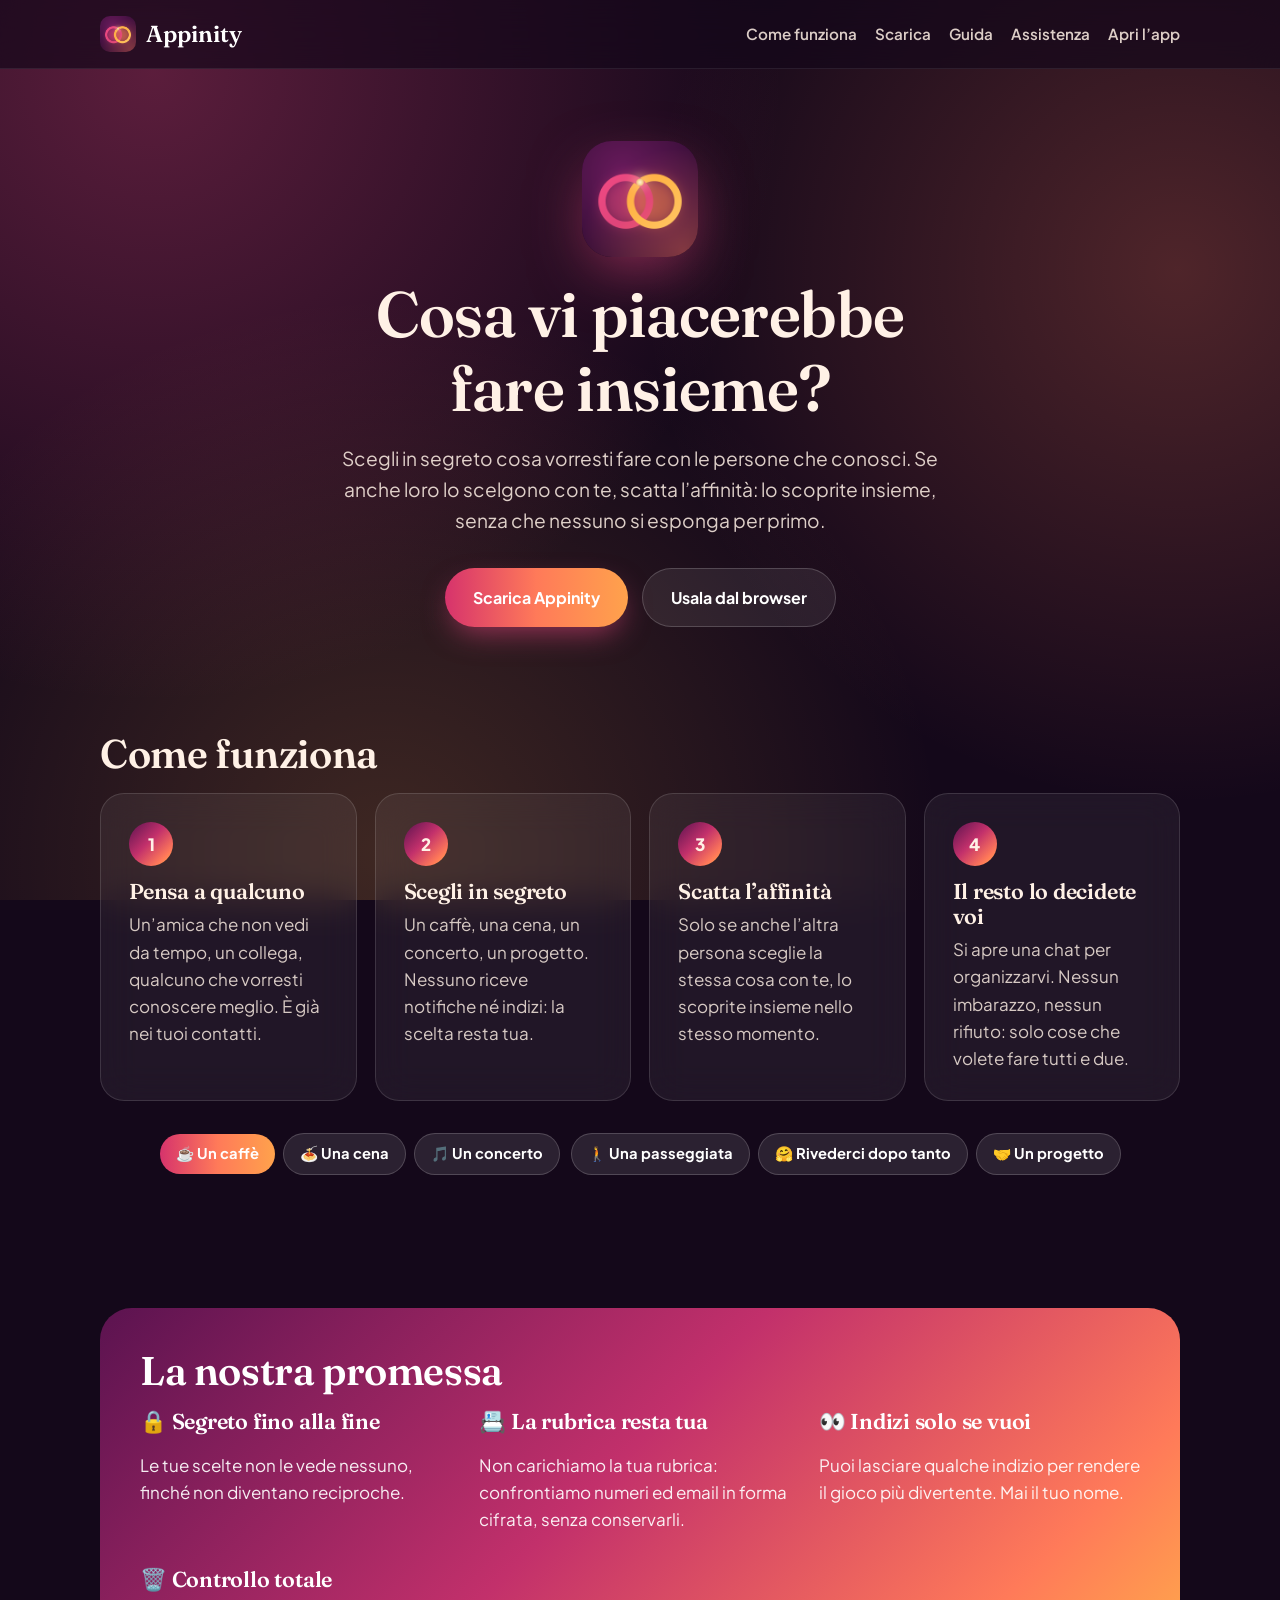
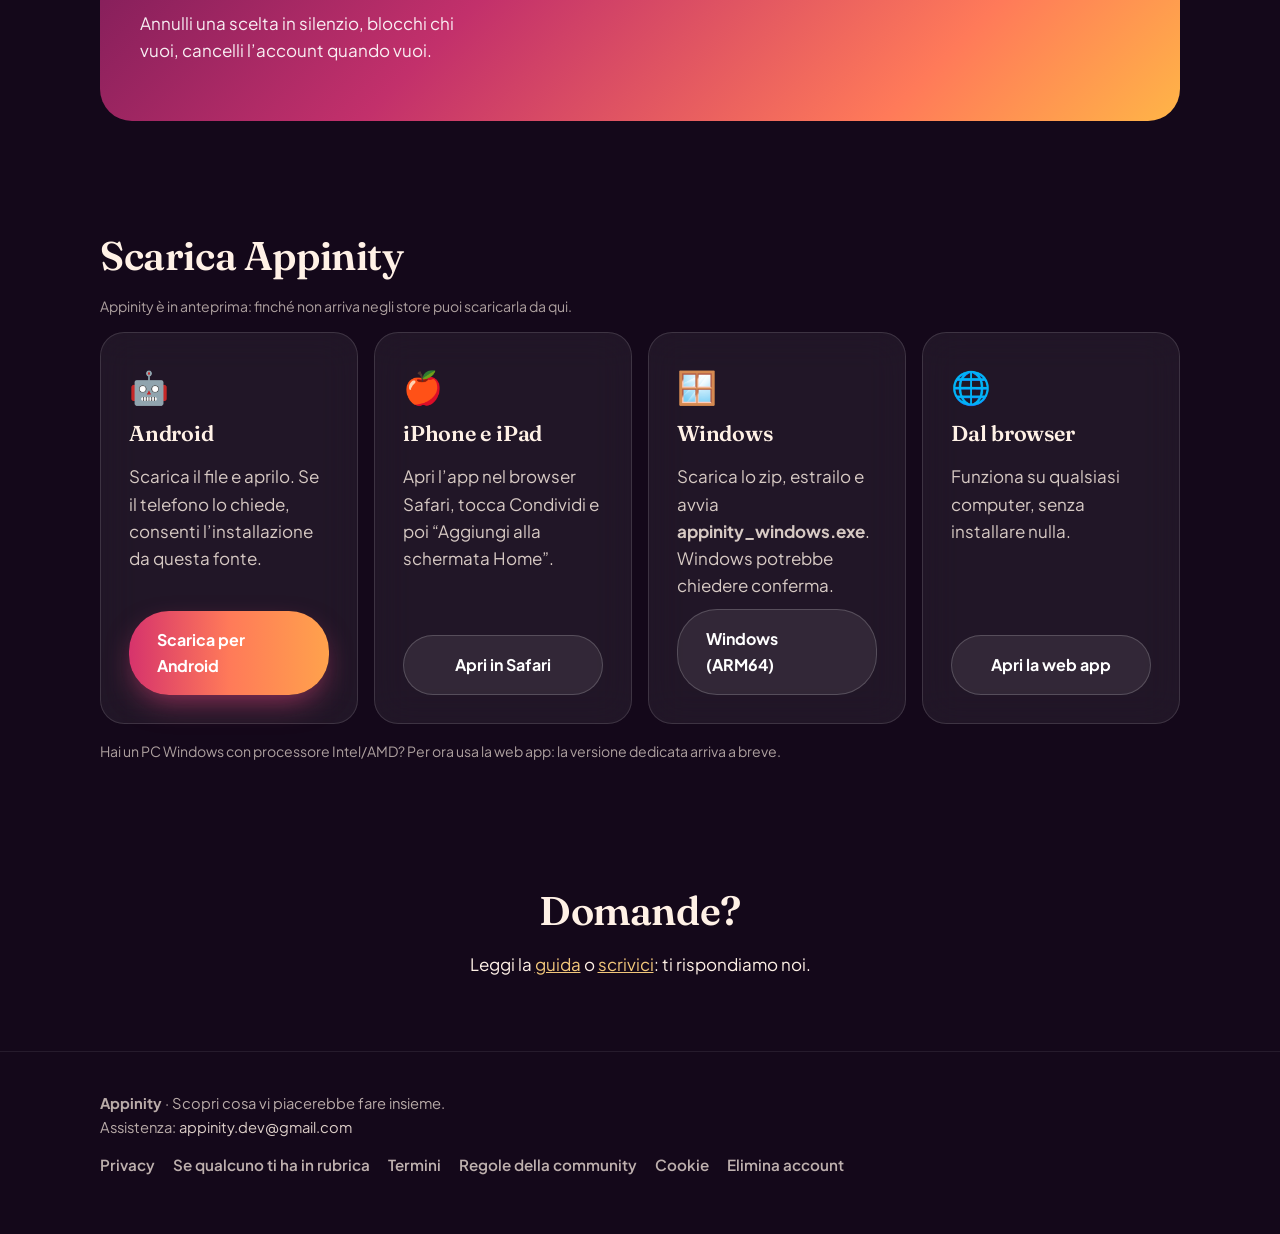
==== index.html @ 8190008e "Publish site" ====
<!doctype html>
<html lang="it">
<head>
  <meta charset="utf-8">
  <meta name="viewport" content="width=device-width, initial-scale=1">
  <title>Appinity · Scopri cosa vi piacerebbe fare insieme</title>
  <meta name="description" content="Scegli in segreto cosa ti piacerebbe fare con le persone che conosci. Se anche loro lo scelgono con te, scatta l’affinità.">
  <meta name="theme-color" content="#14081A">
  <meta property="og:title" content="Appinity">
  <meta property="og:description" content="Qualcuno che conosci vorrebbe fare qualcosa con te. Scopri chi.">
  <meta property="og:image" content="assets/icon.png">
  <link rel="icon" href="assets/icon.png">
  <link rel="stylesheet" href="assets/style.css">
</head>
<body>
<header class="site">
  <div class="wrap">
    <a class="brand" href="./"><img src="assets/icon.png" alt="">Appinity</a>
    <nav class="links">
      <a href="./#come-funziona" class="hide-sm">Come funziona</a>
      <a href="./#scarica">Scarica</a>
      <a href="guida.html">Guida</a>
      <a href="assistenza.html" class="hide-sm">Assistenza</a>
      <a href="app/">Apri l’app</a>
    </nav>
  </div>
</header>


<main>
  <section class="hero">
    <div class="wrap">
      <img class="logo" src="assets/icon.png" alt="Logo di Appinity">
      <div id="invite-banner" class="banner" hidden>
        <strong>Qualcuno che conosci vorrebbe fare qualcosa con te.</strong><br>
        Scarica Appinity e scegli anche tu: se scegliete la stessa cosa, scoprite chi è.
      </div>
      <h1>Cosa vi piacerebbe<br>fare insieme?</h1>
      <p class="lead">Scegli in segreto cosa vorresti fare con le persone che conosci. Se anche loro lo scelgono con te, scatta l’affinità: lo scoprite insieme, senza che nessuno si esponga per primo.</p>
      <div class="cta">
        <a class="btn primary" href="#scarica">Scarica Appinity</a>
        <a class="btn ghost" href="app/">Usala dal browser</a>
      </div>
    </div>
  </section>

  <section id="come-funziona">
    <div class="wrap">
      <h2>Come funziona</h2>
      <div class="grid">
        <div class="glass step"><div class="num">1</div><h3>Pensa a qualcuno</h3><p>Un’amica che non vedi da tempo, un collega, qualcuno che vorresti conoscere meglio. È già nei tuoi contatti.</p></div>
        <div class="glass step"><div class="num">2</div><h3>Scegli in segreto</h3><p>Un caffè, una cena, un concerto, un progetto. Nessuno riceve notifiche né indizi: la scelta resta tua.</p></div>
        <div class="glass step"><div class="num">3</div><h3>Scatta l’affinità</h3><p>Solo se anche l’altra persona sceglie la stessa cosa con te, lo scoprite insieme nello stesso momento.</p></div>
        <div class="glass step"><div class="num">4</div><h3>Il resto lo decidete voi</h3><p>Si apre una chat per organizzarvi. Nessun imbarazzo, nessun rifiuto: solo cose che volete fare tutti e due.</p></div>
      </div>
      <p style="text-align:center;margin-top:28px">
        <span class="pill">☕ Un caffè</span><span class="pill soft">🍝 Una cena</span><span class="pill soft">🎵 Un concerto</span>
        <span class="pill soft">🚶 Una passeggiata</span><span class="pill soft">🤗 Rivederci dopo tanto</span><span class="pill soft">🤝 Un progetto</span>
      </p>
    </div>
  </section>

  <section>
    <div class="wrap">
      <div class="promise">
        <h2>La nostra promessa</h2>
        <div class="grid">
          <div><h3>🔒 Segreto fino alla fine</h3><p>Le tue scelte non le vede nessuno, finché non diventano reciproche.</p></div>
          <div><h3>📇 La rubrica resta tua</h3><p>Non carichiamo la tua rubrica: confrontiamo numeri ed email in forma cifrata, senza conservarli.</p></div>
          <div><h3>👀 Indizi solo se vuoi</h3><p>Puoi lasciare qualche indizio per rendere il gioco più divertente. Mai il tuo nome.</p></div>
          <div><h3>🗑️ Controllo totale</h3><p>Annulli una scelta in silenzio, blocchi chi vuoi, cancelli l’account quando vuoi.</p></div>
        </div>
      </div>
    </div>
  </section>

  <section id="scarica">
    <div class="wrap">
      <h2>Scarica Appinity</h2>
      <p class="note">Appinity è in anteprima: finché non arriva negli store puoi scaricarla da qui.</p>
      <div class="downloads">
        <div class="glass download">
          <div class="icon">🤖</div><h3>Android</h3>
          <p>Scarica il file e aprilo. Se il telefono lo chiede, consenti l’installazione da questa fonte.</p>
          <a class="btn primary" href="https://github.com/GDome81/appinity-web/releases/latest/download/appinity.apk">Scarica per Android</a>
        </div>
        <div class="glass download">
          <div class="icon">🍎</div><h3>iPhone e iPad</h3>
          <p>Apri l’app nel browser Safari, tocca Condividi e poi “Aggiungi alla schermata Home”.</p>
          <a class="btn ghost" href="app/">Apri in Safari</a>
        </div>
        <div class="glass download">
          <div class="icon">🪟</div><h3>Windows</h3>
          <p>Scarica lo zip, estrailo e avvia <strong>appinity_windows.exe</strong>. Windows potrebbe chiedere conferma.</p>
          <a class="btn ghost" href="https://github.com/GDome81/appinity-web/releases/latest/download/appinity-windows-arm64.zip">Windows (ARM64)</a>
        </div>
        <div class="glass download">
          <div class="icon">🌐</div><h3>Dal browser</h3>
          <p>Funziona su qualsiasi computer, senza installare nulla.</p>
          <a class="btn ghost" href="app/">Apri la web app</a>
        </div>
      </div>
      <p class="note" style="margin-top:16px">Hai un PC Windows con processore Intel/AMD? Per ora usa la web app: la versione dedicata arriva a breve.</p>
    </div>
  </section>

  <section>
    <div class="narrow" style="text-align:center">
      <h2>Domande?</h2>
      <p>Leggi la <a href="guida.html">guida</a> o <a href="assistenza.html">scrivici</a>: ti rispondiamo noi.</p>
    </div>
  </section>
</main>

<footer class="site">
  <div class="wrap">
    <div>
      <strong>Appinity</strong> · Scopri cosa vi piacerebbe fare insieme.<br>
      Assistenza: <a href="mailto:appinity.dev@gmail.com">appinity.dev@gmail.com</a>
    </div>
    <nav class="links">
      <a href="privacy.html">Privacy</a>
      <a href="informativa-contatti.html">Se qualcuno ti ha in rubrica</a>
      <a href="termini.html">Termini</a>
      <a href="regole.html">Regole della community</a>
      <a href="cookie.html">Cookie</a>
      <a href="elimina-account.html">Elimina account</a>
    </nav>
  </div>
</footer>

<script>
  // Coming from an anonymous invite (?invito) or a teaser: show the welcome line.
  if (/[?&](invito|join|i)=?/.test(location.search) || location.hash === '#invito') {
    document.getElementById('invite-banner').hidden = false;
  }
</script>
</body>
</html>
---- assets/style.css ----
@font-face { font-family: "Fraunces"; src: url("fonts/Fraunces.ttf") format("truetype"); font-weight: 100 900; font-display: swap; }
@font-face { font-family: "Jakarta"; src: url("fonts/PlusJakartaSans.ttf") format("truetype"); font-weight: 200 800; font-display: swap; }

:root {
  --night: #14081a; --aubergine: #2a0f2e; --plum: #4b1450; --wine: #8a1f5e;
  --rose: #e0457b; --coral: #ff7a59; --amber: #ffb547; --gold: #f2c77b;
  --champagne: #fff1e6; --cream: #fff8f3; --ink: #26122a; --muted: #7a6479;
  --sunset: linear-gradient(135deg, #5b1350 0%, #c2306b 45%, #ff7a59 80%, #ffb547 100%);
  --button: linear-gradient(90deg, #d6336c, #ff7a59, #ffa24c);
  --radius: 24px;
}

* { box-sizing: border-box; }
html { scroll-behavior: smooth; }
body {
  margin: 0; font-family: "Jakarta", "Segoe UI", Roboto, Arial, sans-serif; font-size: 17px; line-height: 1.6;
  color: var(--champagne); background: var(--night);
  background-image:
    radial-gradient(circle at 12% 8%, rgba(224, 69, 123, .35), transparent 45%),
    radial-gradient(circle at 92% 30%, rgba(255, 122, 89, .25), transparent 40%),
    radial-gradient(circle at 30% 95%, rgba(255, 181, 71, .18), transparent 45%);
  background-attachment: fixed;
}
a { color: var(--gold); }
img { max-width: 100%; }
h1, h2, h3 { font-family: "Fraunces", Georgia, serif; font-weight: 600; line-height: 1.15; letter-spacing: -.01em; }
h1 { font-size: clamp(2.3rem, 6vw, 4rem); margin: .2em 0 .3em; }
h2 { font-size: clamp(1.7rem, 4vw, 2.5rem); margin: 0 0 .4em; }
h3 { font-size: 1.35rem; margin: 0 0 .3em; }

.wrap { width: min(1080px, 100% - 32px); margin: 0 auto; }
.narrow { width: min(760px, 100% - 32px); margin: 0 auto; }

header.site { position: sticky; top: 0; z-index: 10; backdrop-filter: blur(16px); background: rgba(20, 8, 26, .7); border-bottom: 1px solid rgba(255,255,255,.08); }
header.site .wrap { display: flex; align-items: center; justify-content: space-between; height: 68px; gap: 16px; }
.brand { display: flex; align-items: center; gap: 10px; text-decoration: none; color: #fff; font-family: "Fraunces", serif; font-size: 1.45rem; font-weight: 600; }
.brand img { width: 36px; height: 36px; border-radius: 10px; }
nav.links { display: flex; gap: 18px; flex-wrap: wrap; }
nav.links a { color: var(--champagne); text-decoration: none; font-weight: 600; font-size: .95rem; opacity: .85; }
nav.links a:hover { opacity: 1; color: var(--gold); }
@media (max-width: 720px) { nav.links .hide-sm { display: none; } }

.btn { display: inline-flex; align-items: center; justify-content: center; gap: 10px; padding: 16px 28px; border-radius: 40px; font-weight: 700; text-decoration: none; border: 0; cursor: pointer; font-size: 1rem; font-family: inherit; transition: transform .15s ease, box-shadow .2s ease; }
.btn:hover { transform: translateY(-2px); }
.btn.primary { background: var(--button); color: #fff; box-shadow: 0 12px 30px -8px rgba(224, 69, 123, .65); }
.btn.ghost { background: rgba(255,255,255,.08); color: #fff; border: 1px solid rgba(255,255,255,.18); }
.btn.light { background: #fff; color: var(--wine); }
.btn small { display: block; font-weight: 500; opacity: .8; font-size: .78rem; }

.hero { padding: 72px 0 48px; text-align: center; }
.hero p.lead { font-size: 1.2rem; max-width: 640px; margin: 0 auto 32px; color: rgba(255,241,230,.85); }
.hero .logo { width: 116px; height: 116px; border-radius: 30px; box-shadow: 0 20px 60px -10px rgba(224,69,123,.6); }
.cta { display: flex; gap: 14px; justify-content: center; flex-wrap: wrap; }

.glass { background: rgba(255,255,255,.06); border: 1px solid rgba(255,255,255,.13); border-radius: var(--radius); backdrop-filter: blur(18px); padding: 28px; }
section { padding: 56px 0; }
.grid { display: grid; gap: 18px; grid-template-columns: repeat(auto-fit, minmax(240px, 1fr)); }
.step .num { width: 44px; height: 44px; border-radius: 50%; display: grid; place-items: center; background: var(--sunset); font-weight: 800; margin-bottom: 14px; }
.step p, .glass p { color: rgba(255,241,230,.82); margin: 0; }
.pill { display: inline-block; padding: 8px 16px; border-radius: 30px; background: var(--button); color: #fff; font-weight: 700; font-size: .92rem; margin: 4px; }
.pill.soft { background: rgba(255,255,255,.1); border: 1px solid rgba(255,255,255,.18); }
.promise { background: var(--sunset); border-radius: 32px; padding: 40px; color: #fff; }
.promise p { color: rgba(255,255,255,.92); }

.downloads { display: grid; gap: 16px; grid-template-columns: repeat(auto-fit, minmax(230px, 1fr)); }
.download { display: flex; flex-direction: column; gap: 10px; }
.download .icon { font-size: 2rem; }
.download .btn { margin-top: auto; }
.note { font-size: .88rem; color: rgba(255,241,230,.65); }

.banner { margin: 24px auto 0; max-width: 680px; padding: 18px 22px; border-radius: 22px; background: rgba(242,199,123,.14); border: 1px solid rgba(242,199,123,.35); color: var(--champagne); }

details { background: rgba(255,255,255,.05); border: 1px solid rgba(255,255,255,.12); border-radius: 18px; padding: 16px 20px; margin: 10px 0; }
details summary { cursor: pointer; font-weight: 700; }
details p { margin: 10px 0 0; color: rgba(255,241,230,.85); }

form .field { display: flex; flex-direction: column; gap: 6px; margin-bottom: 16px; }
label { font-weight: 600; font-size: .95rem; }
input, select, textarea { font: inherit; color: var(--champagne); background: rgba(20,8,26,.6); border: 1px solid rgba(255,255,255,.2); border-radius: 16px; padding: 14px 16px; }
input:focus, select:focus, textarea:focus { outline: 2px solid var(--rose); border-color: transparent; }
.hp { position: absolute; left: -10000px; }
.msg { padding: 14px 18px; border-radius: 16px; margin-top: 14px; display: none; }
.msg.ok { display: block; background: rgba(47,180,124,.18); border: 1px solid rgba(47,180,124,.5); }
.msg.err { display: block; background: rgba(224,69,123,.18); border: 1px solid rgba(224,69,123,.5); }

/* Legal pages */
.doc { background: var(--cream); color: var(--ink); border-radius: 28px; padding: clamp(24px, 5vw, 56px); margin: 40px auto; }
.doc h1 { font-size: clamp(2rem, 5vw, 2.8rem); color: var(--ink); }
.doc h2 { font-size: 1.45rem; margin-top: 1.8em; color: var(--wine); }
.doc h3 { font-size: 1.1rem; margin-top: 1.2em; }
.doc a { color: var(--wine); }
.doc .meta { color: var(--muted); font-size: .92rem; }
.doc table { width: 100%; border-collapse: collapse; font-size: .92rem; margin: 12px 0; }
.doc th, .doc td { border: 1px solid #ecd9d2; padding: 10px; text-align: left; vertical-align: top; }
.doc th { background: #fdeee6; }
.doc .todo { background: #fff3cd; border: 1px dashed #d4a017; padding: 2px 6px; border-radius: 6px; }
.doc .box { background: #fdeee6; border-radius: 16px; padding: 16px 20px; }

footer.site { padding: 40px 0 56px; border-top: 1px solid rgba(255,255,255,.08); color: rgba(255,241,230,.7); font-size: .92rem; }
footer.site .wrap { display: flex; flex-wrap: wrap; gap: 14px 28px; justify-content: space-between; }
footer.site a { color: rgba(255,241,230,.85); text-decoration: none; }
footer.site a:hover { color: var(--gold); }
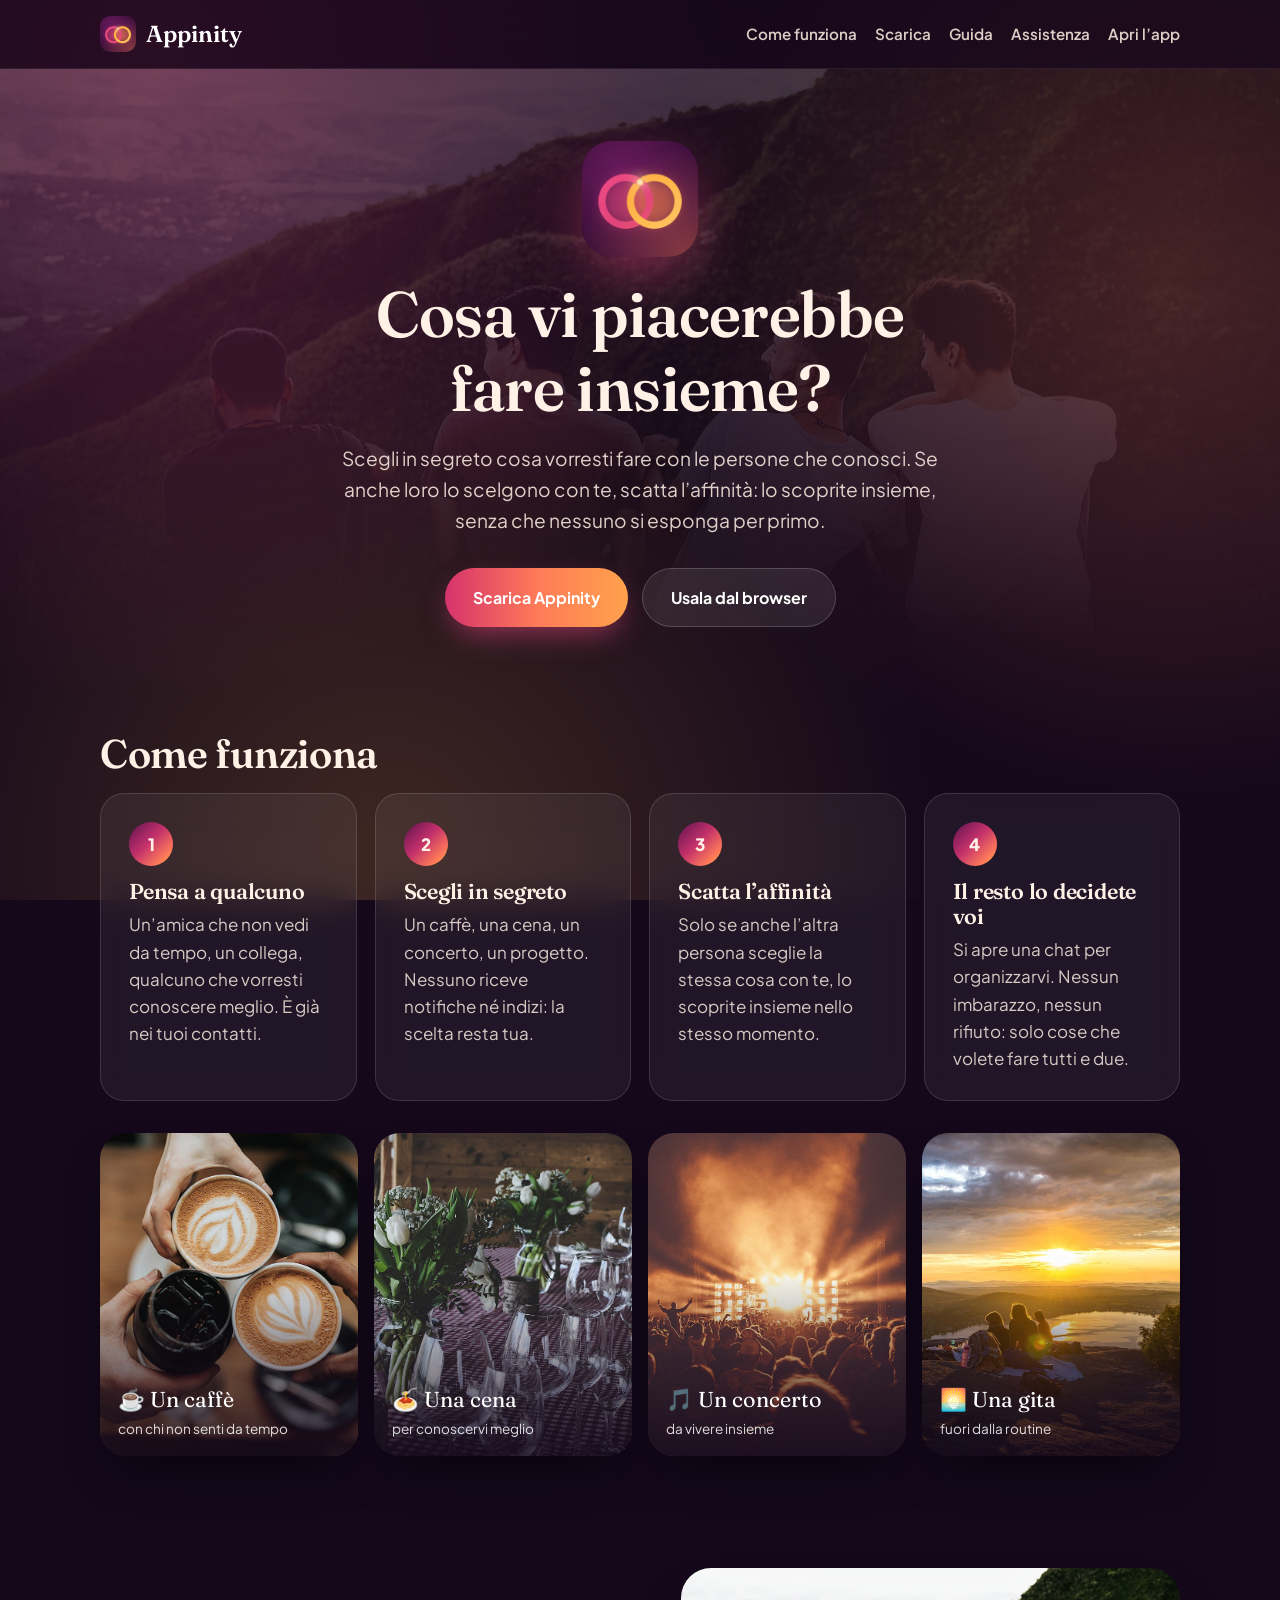
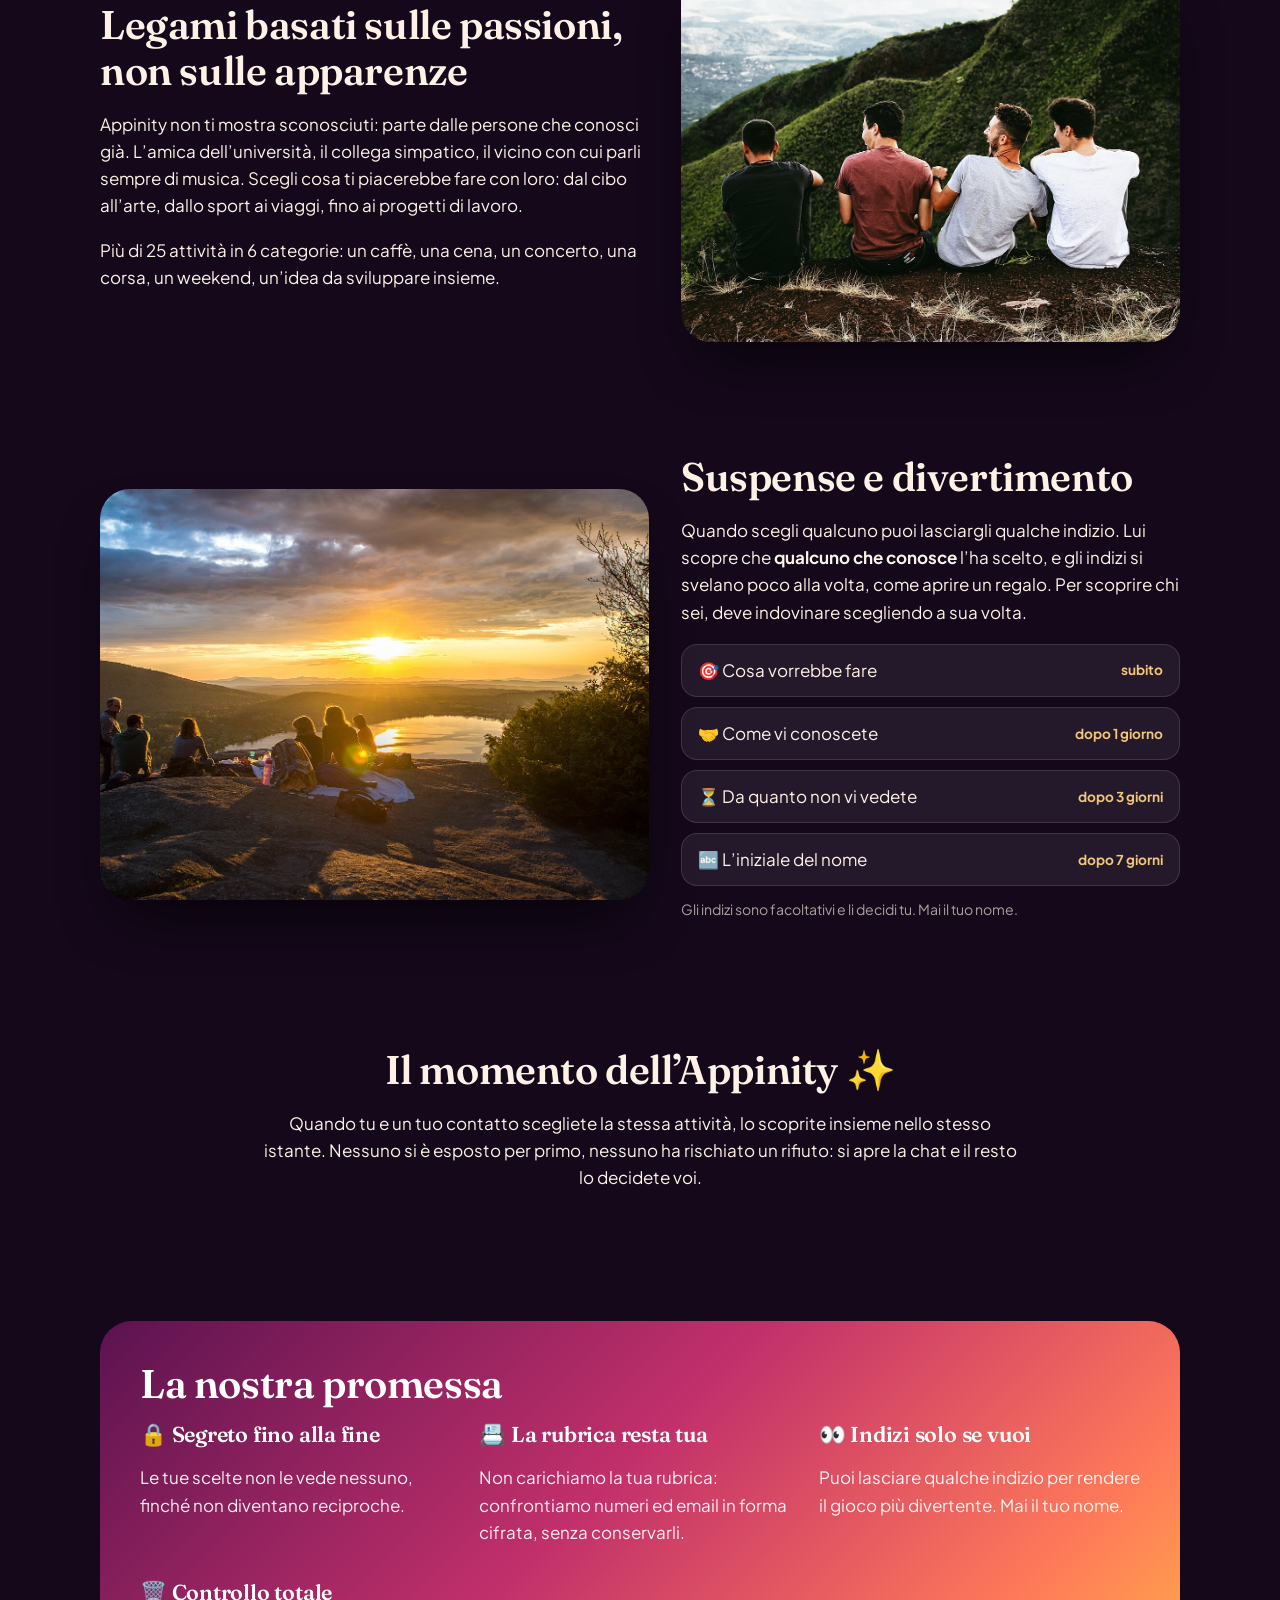
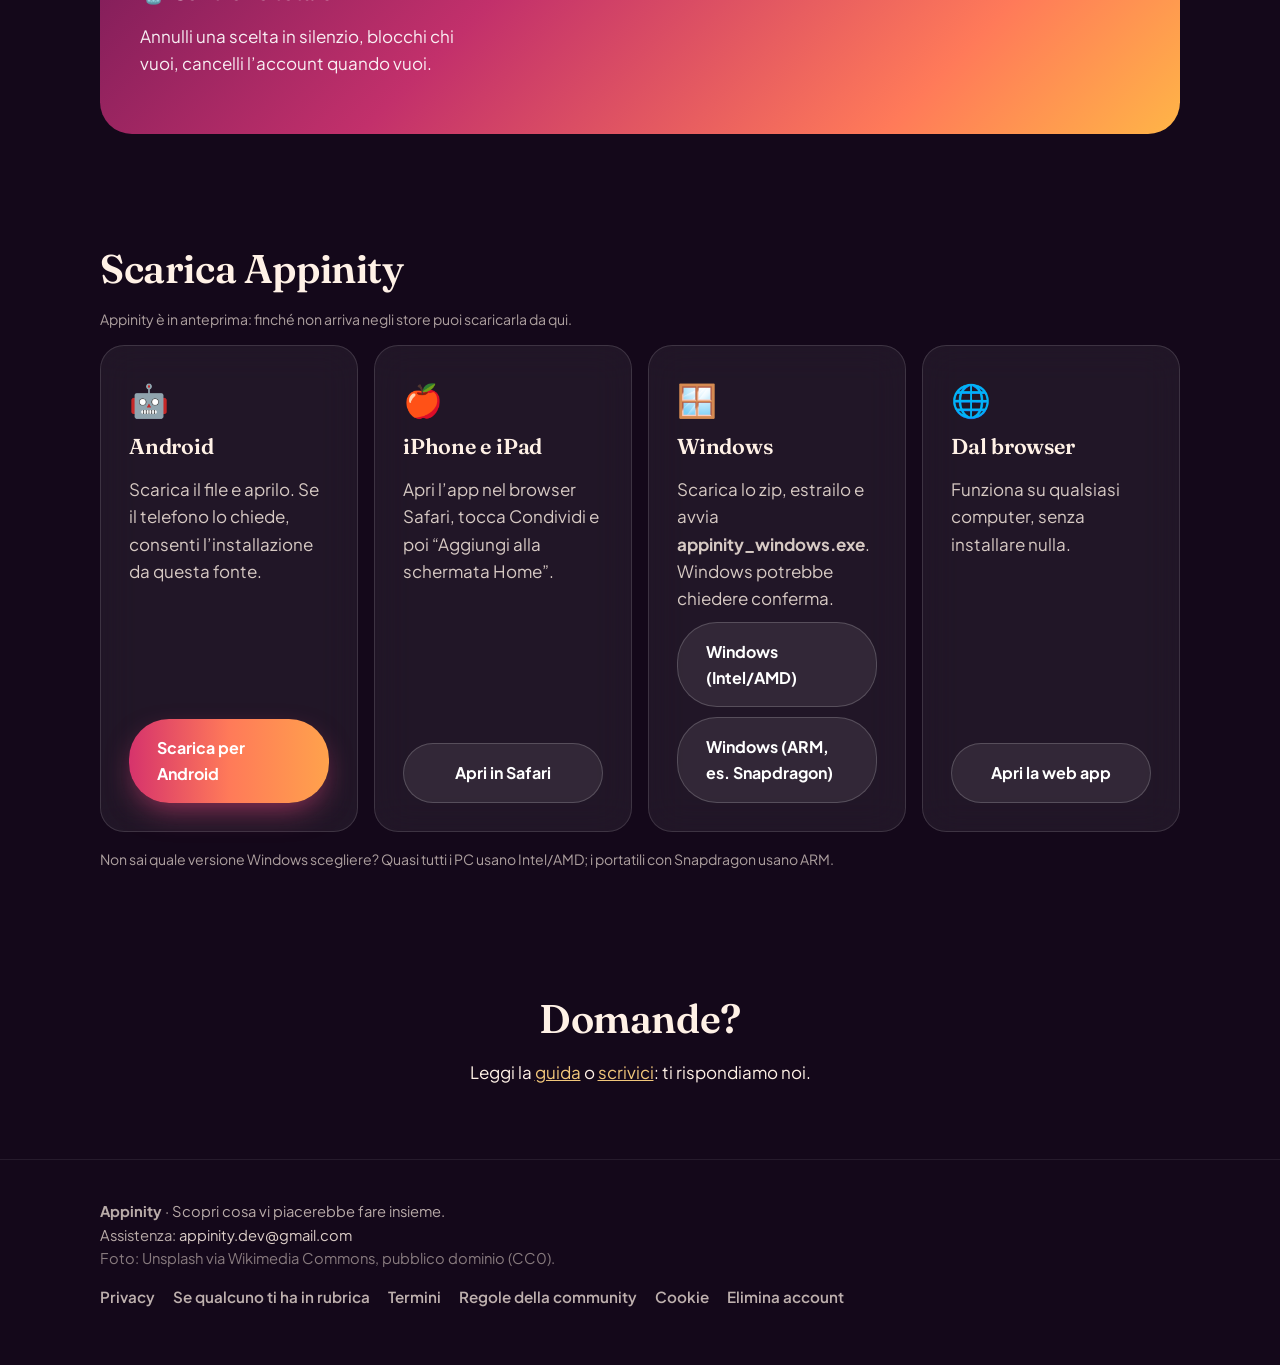
==== commit a12acf91: "Publish site" ====
--- a/index.html
+++ b/index.html
@@ -28,7 +28,7 @@
 
 
 <main>
-  <section class="hero">
+  <section class="hero with-photo">
     <div class="wrap">
       <img class="logo" src="assets/icon.png" alt="Logo di Appinity">
       <div id="invite-banner" class="banner" hidden>
@@ -53,10 +53,52 @@
         <div class="glass step"><div class="num">3</div><h3>Scatta l’affinità</h3><p>Solo se anche l’altra persona sceglie la stessa cosa con te, lo scoprite insieme nello stesso momento.</p></div>
         <div class="glass step"><div class="num">4</div><h3>Il resto lo decidete voi</h3><p>Si apre una chat per organizzarvi. Nessun imbarazzo, nessun rifiuto: solo cose che volete fare tutti e due.</p></div>
       </div>
-      <p style="text-align:center;margin-top:28px">
-        <span class="pill">☕ Un caffè</span><span class="pill soft">🍝 Una cena</span><span class="pill soft">🎵 Un concerto</span>
-        <span class="pill soft">🚶 Una passeggiata</span><span class="pill soft">🤗 Rivederci dopo tanto</span><span class="pill soft">🤝 Un progetto</span>
-      </p>
+      <div class="photo-grid" style="margin-top:32px">
+        <div class="photo"><img src="assets/photos/caffe.jpg" alt="Tre amici brindano con il caffè" loading="lazy"><div class="caption">☕ Un caffè<small>con chi non senti da tempo</small></div></div>
+        <div class="photo"><img src="assets/photos/cena.jpg" alt="Una tavola apparecchiata per una cena" loading="lazy"><div class="caption">🍝 Una cena<small>per conoscervi meglio</small></div></div>
+        <div class="photo"><img src="assets/photos/concerto.jpg" alt="Il pubblico di un concerto" loading="lazy"><div class="caption">🎵 Un concerto<small>da vivere insieme</small></div></div>
+        <div class="photo"><img src="assets/photos/gita.jpg" alt="Amici guardano il tramonto in montagna" loading="lazy"><div class="caption">🌅 Una gita<small>fuori dalla routine</small></div></div>
+      </div>
+    </div>
+  </section>
+
+  <section>
+    <div class="wrap split">
+      <div>
+        <h2>Legami basati sulle passioni, non sulle apparenze</h2>
+        <p>Appinity non ti mostra sconosciuti: parte dalle persone che conosci già. L’amica dell’università, il collega
+        simpatico, il vicino con cui parli sempre di musica. Scegli cosa ti piacerebbe fare con loro: dal cibo all’arte,
+        dallo sport ai viaggi, fino ai progetti di lavoro.</p>
+        <p style="margin-top:12px">Più di 25 attività in 6 categorie: un caffè, una cena, un concerto, una corsa, un weekend, un’idea da sviluppare insieme.</p>
+      </div>
+      <div class="media"><img src="assets/photos/amici.jpg" alt="Quattro amici seduti su una collina" loading="lazy"></div>
+    </div>
+  </section>
+
+  <section>
+    <div class="wrap split">
+      <div class="media"><img src="assets/photos/gita.jpg" alt="Amici al tramonto" loading="lazy"></div>
+      <div>
+        <h2>Suspense e divertimento</h2>
+        <p>Quando scegli qualcuno puoi lasciargli qualche indizio. Lui scopre che <strong>qualcuno che conosce</strong> l’ha
+        scelto, e gli indizi si svelano poco alla volta, come aprire un regalo. Per scoprire chi sei, deve indovinare
+        scegliendo a sua volta.</p>
+        <ul class="hint-list">
+          <li>🎯 Cosa vorrebbe fare <span class="when">subito</span></li>
+          <li>🤝 Come vi conoscete <span class="when">dopo 1 giorno</span></li>
+          <li>⏳ Da quanto non vi vedete <span class="when">dopo 3 giorni</span></li>
+          <li>🔤 L’iniziale del nome <span class="when">dopo 7 giorni</span></li>
+        </ul>
+        <p class="note" style="margin-top:12px">Gli indizi sono facoltativi e li decidi tu. Mai il tuo nome.</p>
+      </div>
+    </div>
+  </section>
+
+  <section style="text-align:center">
+    <div class="narrow">
+      <h2>Il momento dell’Appinity ✨</h2>
+      <p>Quando tu e un tuo contatto scegliete la stessa attività, lo scoprite insieme nello stesso istante. Nessuno si è
+      esposto per primo, nessuno ha rischiato un rifiuto: si apre la chat e il resto lo decidete voi.</p>
     </div>
   </section>
 
@@ -92,7 +134,8 @@
         <div class="glass download">
           <div class="icon">🪟</div><h3>Windows</h3>
           <p>Scarica lo zip, estrailo e avvia <strong>appinity_windows.exe</strong>. Windows potrebbe chiedere conferma.</p>
-          <a class="btn ghost" href="https://github.com/GDome81/appinity-web/releases/latest/download/appinity-windows-arm64.zip">Windows (ARM64)</a>
+          <a class="btn ghost" href="https://github.com/GDome81/appinity-web/releases/latest/download/appinity-windows-x64.zip">Windows (Intel/AMD)</a>
+          <a class="btn ghost" href="https://github.com/GDome81/appinity-web/releases/latest/download/appinity-windows-arm64.zip">Windows (ARM, es. Snapdragon)</a>
         </div>
         <div class="glass download">
           <div class="icon">🌐</div><h3>Dal browser</h3>
@@ -100,7 +143,7 @@
           <a class="btn ghost" href="app/">Apri la web app</a>
         </div>
       </div>
-      <p class="note" style="margin-top:16px">Hai un PC Windows con processore Intel/AMD? Per ora usa la web app: la versione dedicata arriva a breve.</p>
+      <p class="note" style="margin-top:16px">Non sai quale versione Windows scegliere? Quasi tutti i PC usano Intel/AMD; i portatili con Snapdragon usano ARM.</p>
     </div>
   </section>
 
@@ -116,7 +159,8 @@
   <div class="wrap">
     <div>
       <strong>Appinity</strong> · Scopri cosa vi piacerebbe fare insieme.<br>
-      Assistenza: <a href="mailto:appinity.dev@gmail.com">appinity.dev@gmail.com</a>
+      Assistenza: <a href="mailto:appinity.dev@gmail.com">appinity.dev@gmail.com</a><br>
+      <span style="opacity:.7">Foto: Unsplash via Wikimedia Commons, pubblico dominio (CC0).</span>
     </div>
     <nav class="links">
       <a href="privacy.html">Privacy</a>
--- a/assets/style.css
+++ b/assets/style.css
@@ -100,3 +100,22 @@
 footer.site .wrap { display: flex; flex-wrap: wrap; gap: 14px 28px; justify-content: space-between; }
 footer.site a { color: rgba(255,241,230,.85); text-decoration: none; }
 footer.site a:hover { color: var(--gold); }
+
+/* Photos */
+.photo-grid { display: grid; gap: 16px; grid-template-columns: repeat(auto-fit, minmax(220px, 1fr)); }
+.photo { position: relative; border-radius: 26px; overflow: hidden; aspect-ratio: 4 / 5; box-shadow: 0 24px 50px -20px rgba(0,0,0,.7); }
+.photo img { width: 100%; height: 100%; object-fit: cover; transform: scale(1.02); transition: transform .6s ease; }
+.photo:hover img { transform: scale(1.08); }
+.photo::after { content: ""; position: absolute; inset: 0; background: linear-gradient(180deg, transparent 45%, rgba(20,8,26,.85)); }
+.photo .caption { position: absolute; left: 18px; right: 18px; bottom: 16px; z-index: 1; font-family: "Fraunces", serif; font-size: 1.35rem; color: #fff; }
+.photo .caption small { display: block; font-family: "Jakarta", sans-serif; font-size: .85rem; opacity: .85; }
+.split { display: grid; gap: 32px; grid-template-columns: 1.1fr 1fr; align-items: center; }
+.split .media { border-radius: 30px; overflow: hidden; box-shadow: 0 30px 60px -25px rgba(0,0,0,.8); }
+.split .media img { display: block; width: 100%; height: 100%; object-fit: cover; aspect-ratio: 4 / 3; }
+@media (max-width: 820px) { .split { grid-template-columns: 1fr; } }
+.hint-list { list-style: none; padding: 0; margin: 18px 0 0; display: grid; gap: 10px; }
+.hint-list li { display: flex; gap: 12px; align-items: center; padding: 12px 16px; border-radius: 16px; background: rgba(255,255,255,.07); border: 1px solid rgba(255,255,255,.12); }
+.hint-list .when { margin-left: auto; font-size: .85rem; color: var(--gold); font-weight: 700; }
+.hero.with-photo { position: relative; }
+.hero.with-photo::before { content: ""; position: absolute; inset: 0; background: url("photos/amici.jpg") center 35% / cover no-repeat; opacity: .16; mask-image: linear-gradient(180deg, #000 30%, transparent 95%); -webkit-mask-image: linear-gradient(180deg, #000 30%, transparent 95%); pointer-events: none; }
+.hero.with-photo .wrap { position: relative; }
